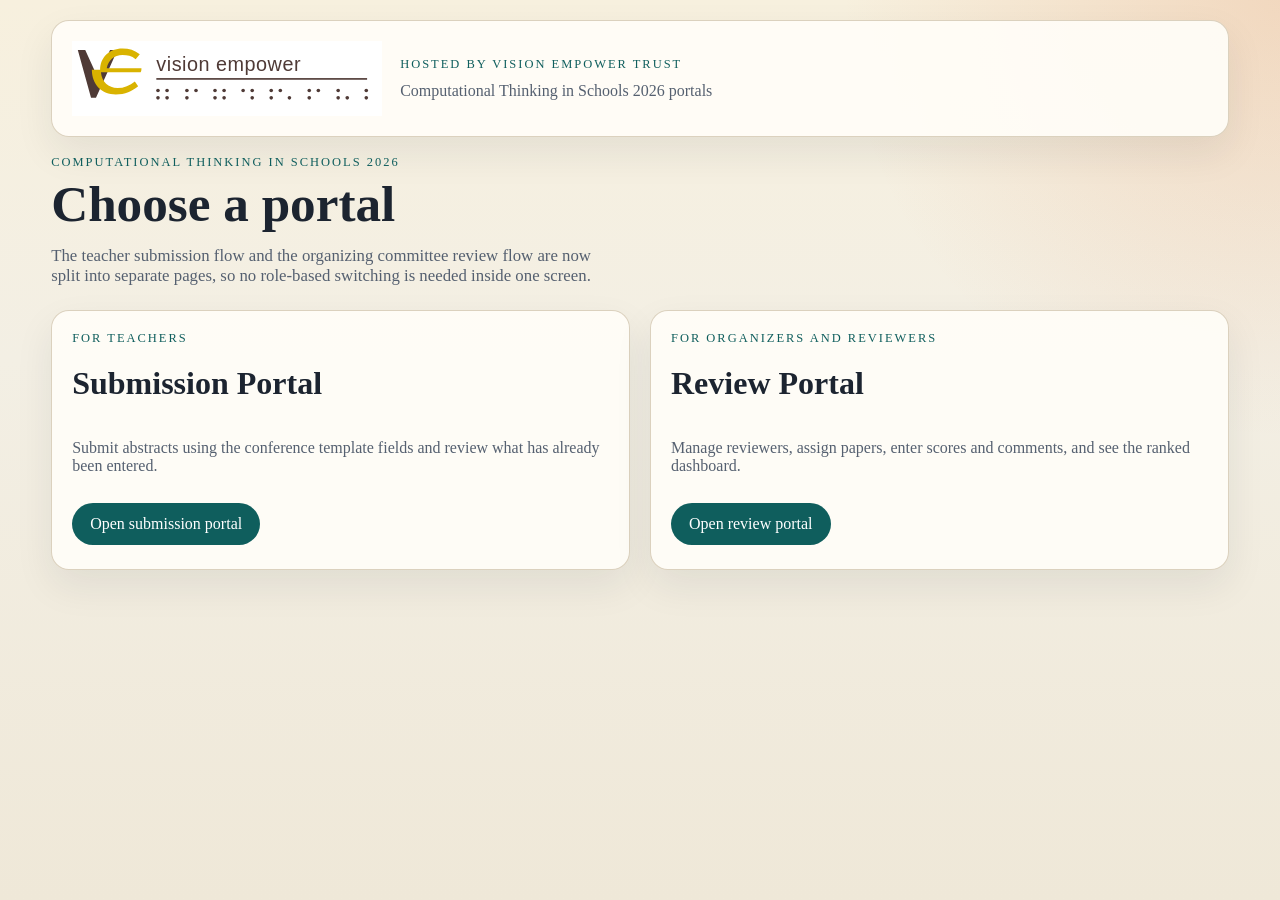
==== index.html @ 1d3d7f78 "First set of files" ====
﻿<!DOCTYPE html>
<html lang="en">
<head>
  <meta charset="UTF-8">
  <meta name="viewport" content="width=device-width, initial-scale=1.0">
  <title>CTIS 2026 Portals</title>
  <link rel="stylesheet" href="./styles.css">
</head>
<body>
  <a class="skip-link" href="#main-content">Skip to content</a>
  <header class="hero-shell">
    <div class="brand-bar panel">
      <img class="brand-bar__logo" src="./vision-empower-logo.svg" alt="Vision Empower Trust logo">
      <div class="brand-bar__text">
        <p class="eyebrow">Hosted by Vision Empower Trust</p>
        <p class="brand-bar__caption">Computational Thinking in Schools 2026 portals</p>
      </div>
    </div>

    <section class="hero hero--landing">
      <div class="hero__copy">
        <p class="eyebrow">Computational Thinking in Schools 2026</p>
        <h1>Choose a portal</h1>
        <p class="hero__text">
          The teacher submission flow and the organizing committee review flow are now split into separate pages, so no role-based switching is needed inside one screen.
        </p>
      </div>
    </section>
  </header>

  <main id="main-content" class="layout">
    <section class="portal-grid">
      <article class="panel portal-card">
        <p class="eyebrow">For teachers</p>
        <h2>Submission Portal</h2>
        <p class="muted">Submit abstracts using the conference template fields and review what has already been entered.</p>
        <a class="button portal-card__action" href="./submission.html">Open submission portal</a>
      </article>

      <article class="panel portal-card">
        <p class="eyebrow">For organizers and reviewers</p>
        <h2>Review Portal</h2>
        <p class="muted">Manage reviewers, assign papers, enter scores and comments, and see the ranked dashboard.</p>
        <a class="button portal-card__action" href="./review.html">Open review portal</a>
      </article>
    </section>
  </main>
</body>
</html>
---- styles.css ----
﻿:root {
  --bg: #f3efe4;
  --surface: #fffdf8;
  --surface-strong: #f9f2df;
  --ink: #1c2430;
  --muted: #556070;
  --line: #d8cdb9;
  --brand: #0f5e5d;
  --brand-strong: #083c40;
  --accent: #d96c32;
  --danger: #8e2d2d;
  --shadow: 0 16px 38px rgba(28, 36, 48, 0.08);
  --radius: 18px;
}

* {
  box-sizing: border-box;
}

body {
  margin: 0;
  font-family: Georgia, "Times New Roman", serif;
  color: var(--ink);
  background:
    radial-gradient(circle at top right, rgba(217, 108, 50, 0.18), transparent 28%),
    linear-gradient(180deg, #f7f0de 0%, var(--bg) 40%, #efe8d8 100%);
  min-height: 100vh;
}

button,
input,
textarea,
select {
  font: inherit;
}

.skip-link {
  position: absolute;
  left: -999px;
  top: 12px;
}

.skip-link:focus {
  left: 12px;
  z-index: 10;
  background: var(--surface);
  padding: 8px 12px;
  border-radius: 10px;
}

.hero-shell {
  padding: 20px clamp(20px, 4vw, 56px) 8px;
}

.brand-bar {
  display: flex;
  align-items: center;
  justify-content: space-between;
  gap: 18px;
  margin-bottom: 18px;
  padding: 16px 20px;
}

.brand-bar__logo {
  width: min(100%, 310px);
  height: auto;
  display: block;
  flex: 0 1 310px;
}

.brand-bar__text {
  flex: 1 1 260px;
  min-width: 220px;
}

.brand-bar__caption {
  margin: 4px 0 0;
  color: var(--muted);
  font-size: 1rem;
}

.hero {
  display: grid;
  gap: 24px;
  grid-template-columns: 2fr 1fr;
}

.hero--landing {
  grid-template-columns: 1fr;
}

.eyebrow {
  margin: 0 0 10px;
  text-transform: uppercase;
  letter-spacing: 0.16em;
  font-size: 0.78rem;
  color: var(--brand);
}

.hero h1,
.portal-card h2 {
  margin: 0 0 12px;
  font-size: clamp(2rem, 4vw, 4.2rem);
  line-height: 0.95;
}

.portal-card h2 {
  font-size: 2rem;
}

.hero__text {
  max-width: 66ch;
  color: var(--muted);
  font-size: 1.05rem;
}

.hero__meta {
  display: grid;
  gap: 14px;
}

.stat,
.panel {
  background: rgba(255, 253, 248, 0.92);
  border: 1px solid rgba(216, 205, 185, 0.9);
  border-radius: var(--radius);
  box-shadow: var(--shadow);
}

.stat {
  padding: 18px 20px;
}

.stat__label {
  display: block;
  color: var(--muted);
  font-size: 0.9rem;
}

.stat__value {
  display: block;
  margin-top: 8px;
  font-size: 2rem;
}

.layout {
  padding: 0 clamp(20px, 4vw, 56px) 40px;
}

.panel {
  padding: 20px;
}

.panel--nav {
  margin-bottom: 20px;
  padding: 10px;
}

.tablist {
  display: flex;
  gap: 10px;
  flex-wrap: wrap;
}

.tab-link,
.tab {
  border: 0;
  border-radius: 999px;
  padding: 12px 16px;
  background: transparent;
  color: var(--muted);
  cursor: pointer;
  text-decoration: none;
}

.tab-link.is-active,
.tab.is-active {
  background: var(--brand);
  color: white;
}

.portal-grid,
.dashboard-grid,
.split {
  display: grid;
  gap: 20px;
}

.portal-grid {
  grid-template-columns: repeat(2, minmax(0, 1fr));
}

.dashboard-grid {
  grid-template-columns: 2fr 1fr;
}

.dashboard-grid--review {
  grid-template-columns: repeat(2, minmax(0, 1fr));
}

.split {
  grid-template-columns: 1.25fr 1fr;
}

.portal-card {
  display: grid;
  gap: 12px;
  align-content: start;
  min-height: 260px;
}

.portal-card__action {
  align-self: end;
  justify-self: start;
}

.panel__heading {
  display: flex;
  justify-content: space-between;
  align-items: baseline;
  gap: 12px;
  margin-bottom: 16px;
}

.panel__heading h2 {
  margin: 0;
  font-size: 1.35rem;
}

.pill {
  display: inline-flex;
  align-items: center;
  padding: 6px 10px;
  background: var(--surface-strong);
  border-radius: 999px;
  color: var(--brand-strong);
  font-size: 0.85rem;
}

.stack {
  display: grid;
  gap: 14px;
}

.field-grid {
  display: grid;
  gap: 14px;
  grid-template-columns: repeat(2, minmax(0, 1fr));
}

.form label {
  display: grid;
  gap: 8px;
  color: var(--ink);
  font-weight: 600;
}

input,
textarea,
select {
  width: 100%;
  border: 1px solid var(--line);
  border-radius: 12px;
  padding: 12px 14px;
  background: white;
  color: var(--ink);
}

textarea {
  resize: vertical;
}

input:focus,
textarea:focus,
select:focus,
.button:focus,
.tab:focus,
.tab-link:focus {
  outline: 3px solid rgba(217, 108, 50, 0.25);
  outline-offset: 2px;
}

.button-row {
  display: flex;
  gap: 12px;
  flex-wrap: wrap;
}

.button {
  border: 0;
  border-radius: 999px;
  padding: 12px 18px;
  background: var(--brand);
  color: white;
  cursor: pointer;
  text-decoration: none;
  display: inline-flex;
  align-items: center;
}

.button--secondary {
  background: var(--accent);
}

.button--ghost {
  background: transparent;
  border: 1px solid var(--line);
  color: var(--ink);
}

.button--danger {
  background: var(--danger);
}

.card {
  border: 1px solid var(--line);
  border-radius: 16px;
  padding: 16px;
  background: white;
}

.card h3,
.card p {
  margin-top: 0;
}

.meta-row {
  display: flex;
  flex-wrap: wrap;
  gap: 8px 12px;
  color: var(--muted);
  font-size: 0.95rem;
}

.meta-row strong {
  color: var(--ink);
}

.table-wrap {
  overflow-x: auto;
}

table {
  width: 100%;
  border-collapse: collapse;
}

th,
td {
  padding: 12px 10px;
  text-align: left;
  border-bottom: 1px solid var(--line);
}

th {
  color: var(--muted);
  font-size: 0.88rem;
}

.status {
  display: inline-flex;
  padding: 5px 10px;
  border-radius: 999px;
  font-size: 0.82rem;
  background: var(--surface-strong);
}

.status--good {
  background: rgba(15, 94, 93, 0.12);
  color: var(--brand-strong);
}

.status--warn {
  background: rgba(217, 108, 50, 0.16);
  color: #8b441d;
}

.status--muted {
  background: rgba(85, 96, 112, 0.12);
  color: var(--muted);
}

.muted {
  color: var(--muted);
}

.empty-state {
  border: 1px dashed var(--line);
  border-radius: 16px;
  padding: 24px;
  text-align: center;
  color: var(--muted);
  background: rgba(249, 242, 223, 0.45);
}

@media (max-width: 980px) {
  .brand-bar,
  .hero,
  .portal-grid,
  .dashboard-grid,
  .dashboard-grid--review,
  .split,
  .field-grid {
    grid-template-columns: 1fr;
  }

  .brand-bar {
    flex-direction: column;
    align-items: flex-start;
  }

  .brand-bar__logo {
    width: min(100%, 280px);
    flex-basis: auto;
  }

  .hero h1 {
    max-width: none;
  }
}
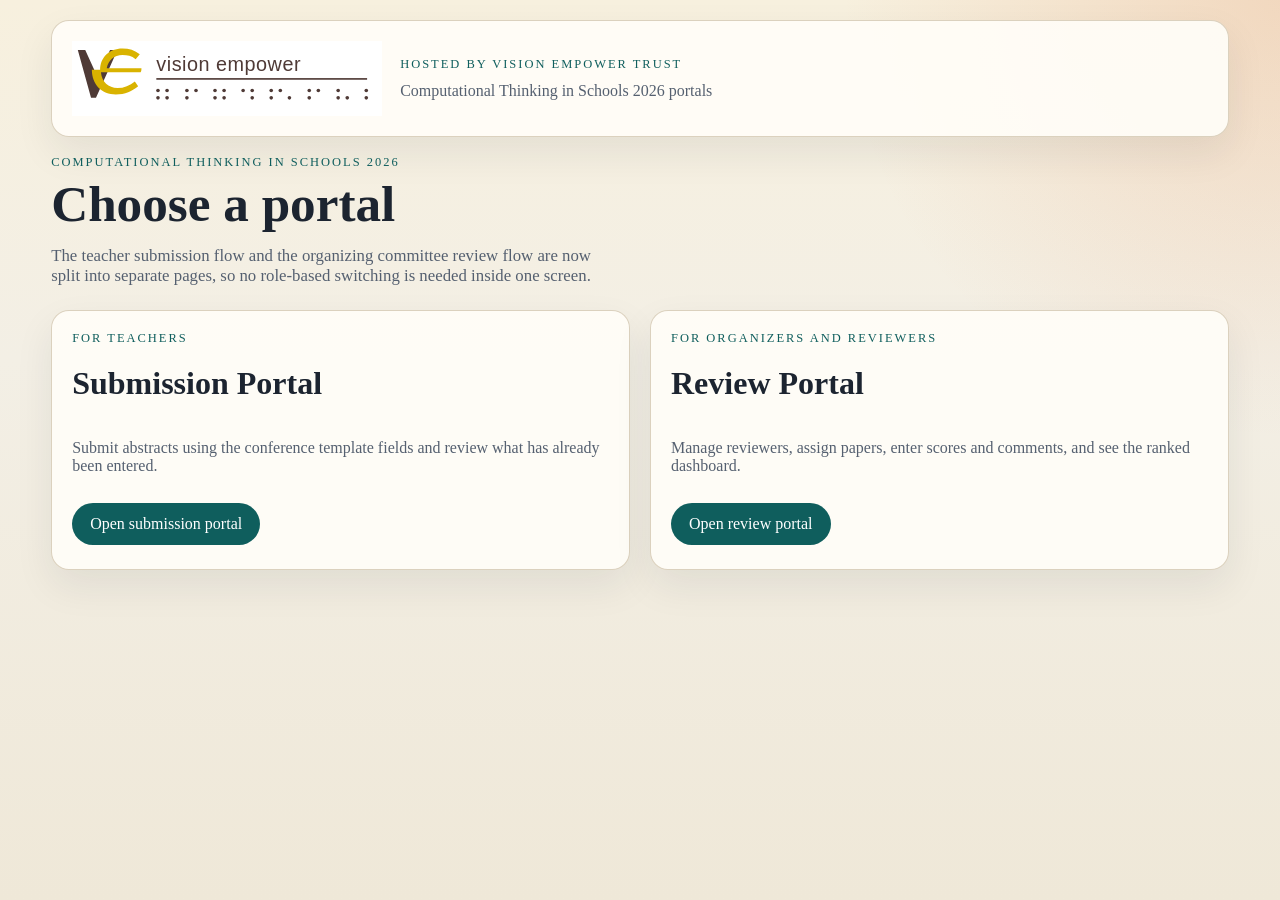
==== commit 5569291d: "Clear review form after submission" ====
--- a/index.html
+++ b/index.html
@@ -34,7 +34,7 @@
         <p class="eyebrow">For teachers</p>
         <h2>Submission Portal</h2>
         <p class="muted">Submit abstracts using the conference template fields and review what has already been entered.</p>
-        <a class="button portal-card__action" href="./submission.html">Open submission portal</a>
+        <a class="button portal-card__action" href="./submissions1.html">Open submission portal</a>
       </article>
 
       <article class="panel portal-card">
--- a/styles.css
+++ b/styles.css
@@ -1,5 +1,5 @@
 ﻿:root {
-  --bg: #f3efe4;
+  --bg: #f3efe5;
   --surface: #fffdf8;
   --surface-strong: #f9f2df;
   --ink: #1c2430;
@@ -151,6 +151,10 @@
   padding: 20px;
 }
 
+.panel--full {
+  grid-column: 1 / -1;
+}
+
 .panel--nav {
   margin-bottom: 20px;
   padding: 10px;
@@ -248,11 +252,42 @@
   grid-template-columns: repeat(2, minmax(0, 1fr));
 }
 
+.choice-group {
+  margin: 0;
+  padding: 14px 16px;
+  border: 1px solid var(--line);
+  border-radius: 16px;
+  display: grid;
+  gap: 12px;
+}
+
+.choice-group legend {
+  padding: 0 6px;
+  font-weight: 700;
+}
+
+.choice-option {
+  display: flex;
+  align-items: center;
+  gap: 10px;
+}
+
+.choice-option input {
+  width: auto;
+}
+
 .form label {
   display: grid;
   gap: 8px;
   color: var(--ink);
   font-weight: 600;
+}
+
+.field-hint {
+  color: var(--muted);
+  font-size: 0.86rem;
+  font-weight: 400;
+  line-height: 1.35;
 }
 
 input,
@@ -312,6 +347,15 @@
   background: var(--danger);
 }
 
+.button-link {
+  border: 0;
+  padding: 0;
+  background: transparent;
+  color: var(--brand);
+  text-decoration: underline;
+  cursor: pointer;
+}
+
 .card {
   border: 1px solid var(--line);
   border-radius: 16px;
@@ -391,6 +435,52 @@
   text-align: center;
   color: var(--muted);
   background: rgba(249, 242, 223, 0.45);
+}
+
+.status-list {
+  margin: 8px 0 0;
+  padding-left: 20px;
+  color: var(--muted);
+}
+
+.status-list li + li {
+  margin-top: 6px;
+}
+
+.details-dialog {
+  border: 0;
+  padding: 0;
+  background: transparent;
+  max-width: min(900px, calc(100vw - 32px));
+  width: 100%;
+}
+
+.details-dialog::backdrop {
+  background: rgba(28, 36, 48, 0.45);
+}
+
+.details-dialog__panel {
+  background: var(--surface);
+  border: 1px solid var(--line);
+  border-radius: var(--radius);
+  box-shadow: var(--shadow);
+  padding: 20px;
+}
+
+.score-grid {
+  display: grid;
+  gap: 10px;
+  grid-template-columns: repeat(2, minmax(0, 1fr));
+}
+
+.score-grid__item {
+  display: flex;
+  justify-content: space-between;
+  gap: 12px;
+  padding: 10px 12px;
+  border: 1px solid var(--line);
+  border-radius: 12px;
+  background: rgba(249, 242, 223, 0.35);
 }
 
 @media (max-width: 980px) {
@@ -417,4 +507,8 @@
   .hero h1 {
     max-width: none;
   }
-}
+
+  .score-grid {
+    grid-template-columns: 1fr;
+  }
+}
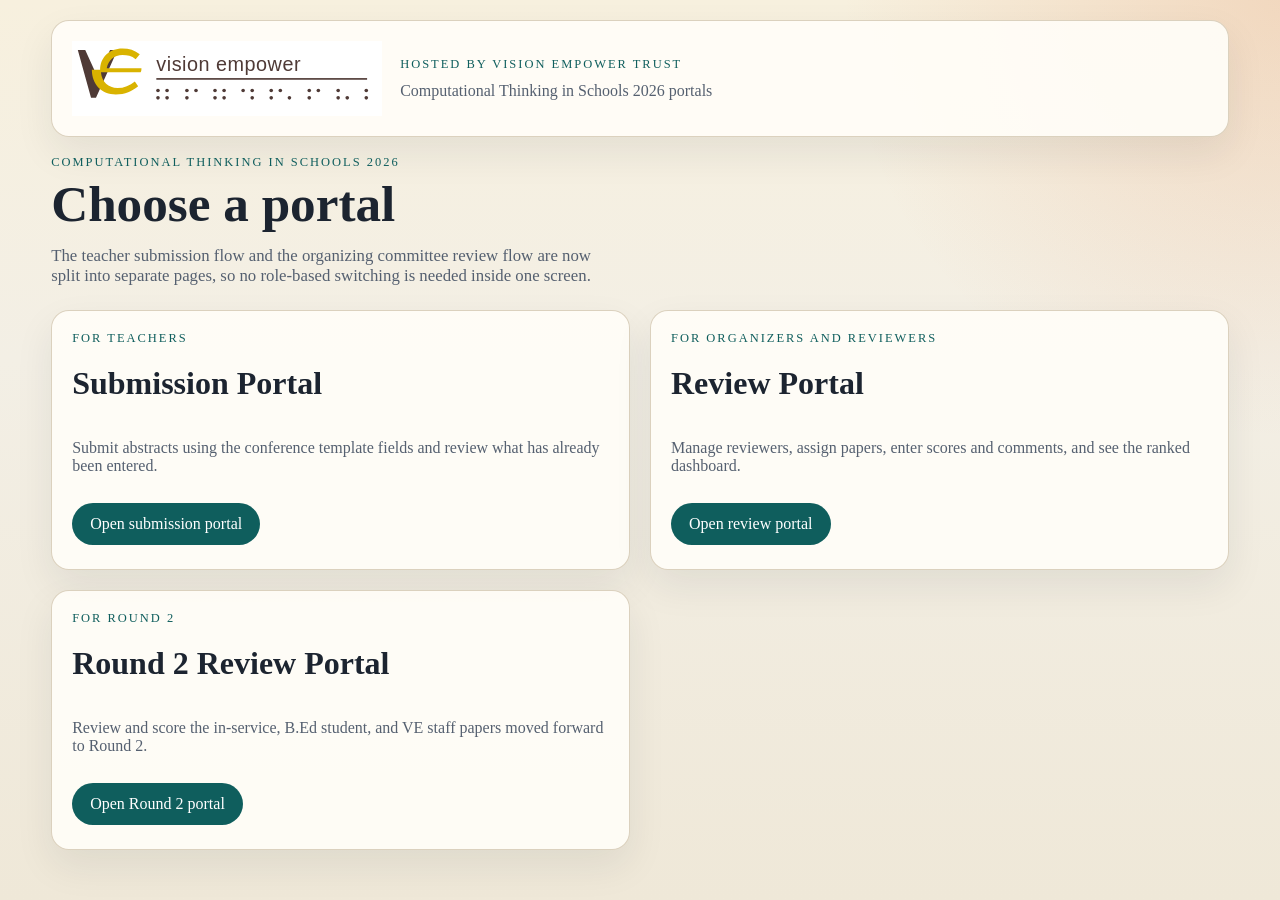
==== commit ffca0ec5: "Add round 2 review portal" ====
--- a/index.html
+++ b/index.html
@@ -34,7 +34,7 @@
         <p class="eyebrow">For teachers</p>
         <h2>Submission Portal</h2>
         <p class="muted">Submit abstracts using the conference template fields and review what has already been entered.</p>
-        <a class="button portal-card__action" href="./submissions1.html">Open submission portal</a>
+        <a class="button portal-card__action" href="./submission.html">Open submission portal</a>
       </article>
 
       <article class="panel portal-card">
@@ -43,6 +43,13 @@
         <p class="muted">Manage reviewers, assign papers, enter scores and comments, and see the ranked dashboard.</p>
         <a class="button portal-card__action" href="./review.html">Open review portal</a>
       </article>
+
+      <article class="panel portal-card">
+        <p class="eyebrow">For Round 2</p>
+        <h2>Round 2 Review Portal</h2>
+        <p class="muted">Review and score the in-service, B.Ed student, and VE staff papers moved forward to Round 2.</p>
+        <a class="button portal-card__action" href="./review-round2.html">Open Round 2 portal</a>
+      </article>
     </section>
   </main>
 </body>
